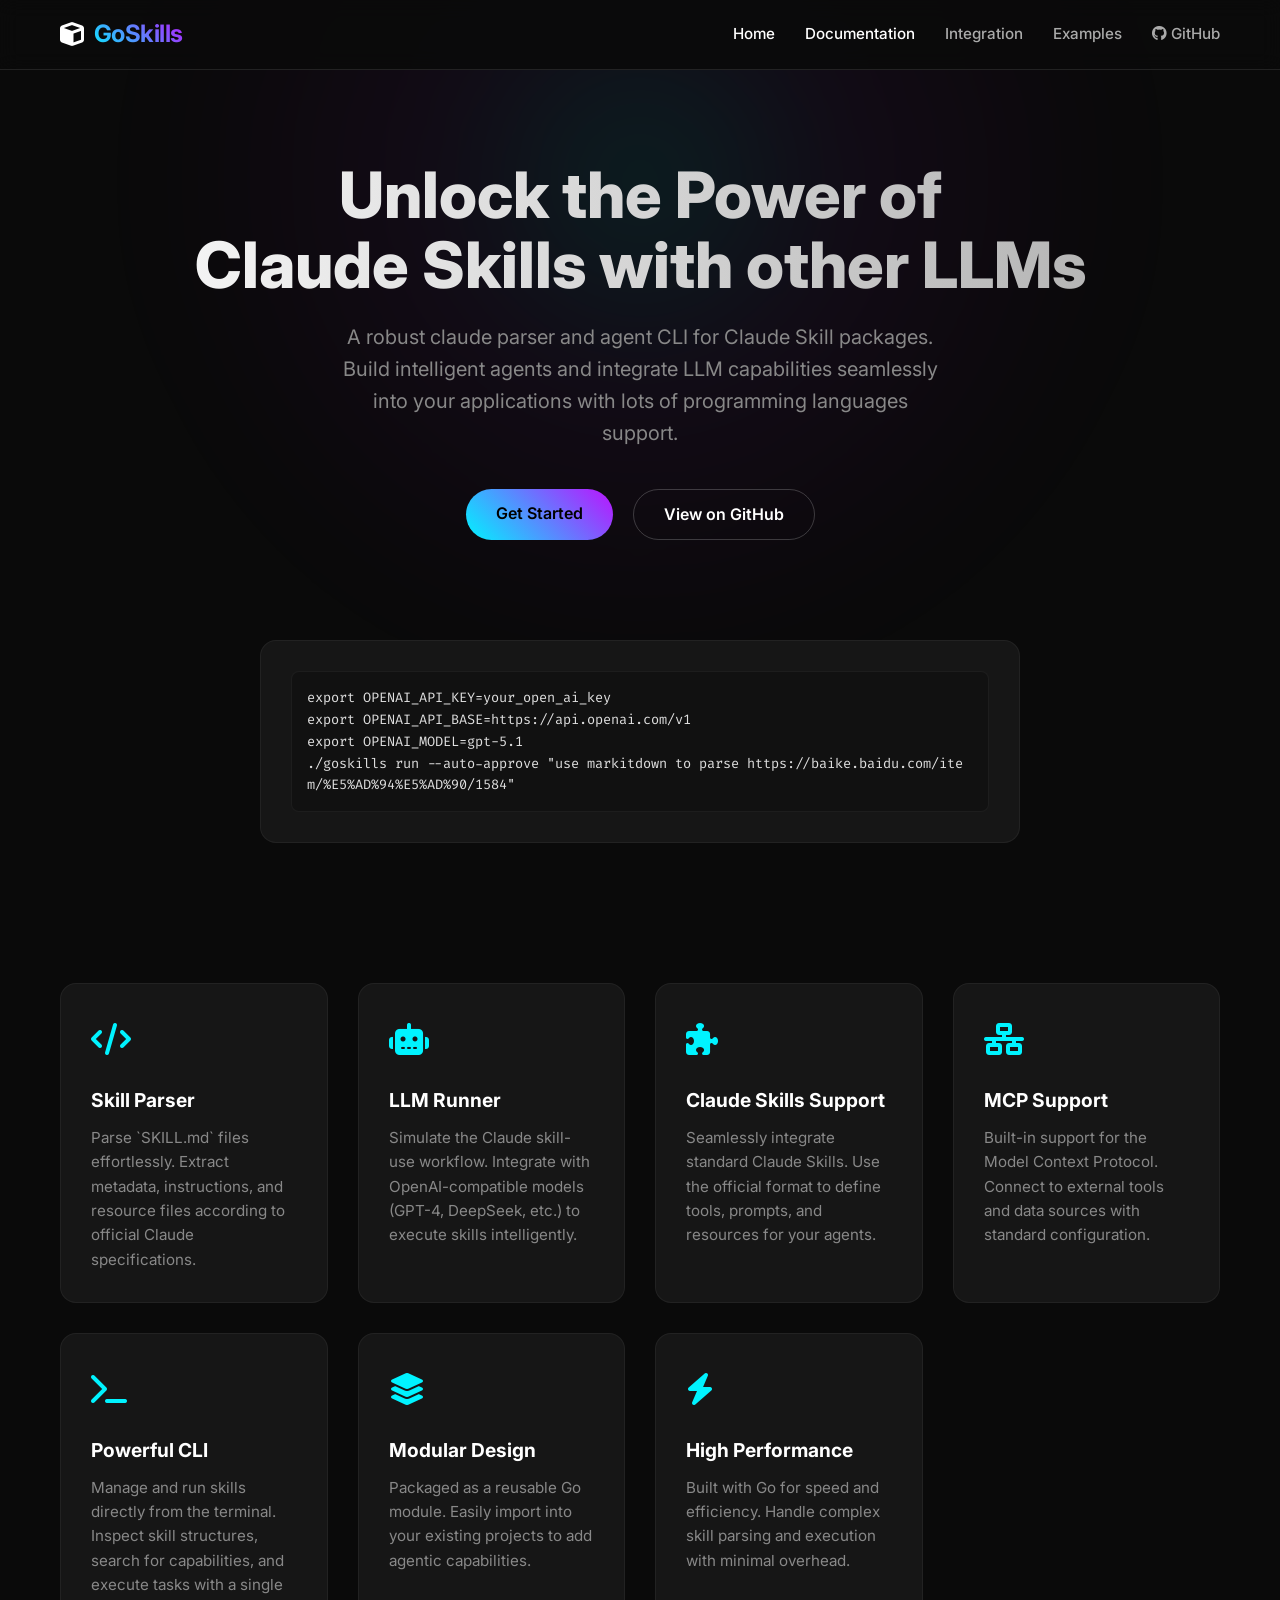
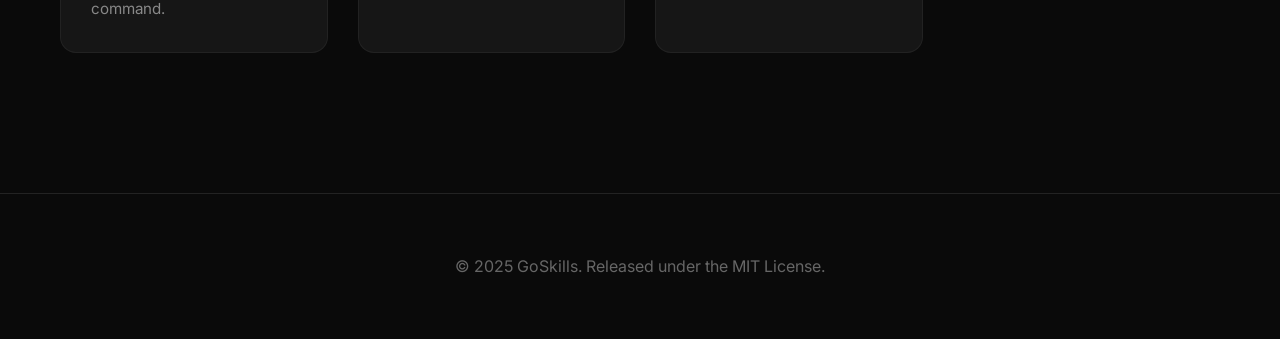
==== docs/index.html @ 1852054e "add website" ====
<!DOCTYPE html>
<html lang="en">

<head>
    <meta charset="UTF-8">
    <meta name="viewport" content="width=device-width, initial-scale=1.0">
    <title>GoSkills - Claude Skills Parser & Runner for Go</title>
    <meta name="description"
        content="A powerful Go package to parse and run Claude Skill packages. Integrate LLM capabilities into your Go applications with ease.">
    <link rel="stylesheet" href="css/style.css">
    <link rel="preconnect" href="https://fonts.googleapis.com">
    <link rel="preconnect" href="https://fonts.gstatic.com" crossorigin>
    <link href="https://fonts.googleapis.com/css2?family=Inter:wght@400;500;600;700;800&family=Fira+Code&display=swap"
        rel="stylesheet">
    <!-- Font Awesome for Icons -->
    <link rel="stylesheet" href="https://cdnjs.cloudflare.com/ajax/libs/font-awesome/6.4.0/css/all.min.css">
</head>

<body>
    <header>
        <div class="nav-container">
            <a href="index.html" class="logo">
                <i class="fa-solid fa-cube"></i>
                <span>GoSkills</span>
            </a>
            <nav class="nav-links">
                <a href="index.html" class="active">Home</a>
                <a href="documentation.html" class="active">Documentation</a>
                <a href="usage.html">Integration</a>
                <a href="examples.html">Examples</a>
                <a href="https://github.com/smallnest/goskills" target="_blank"><i class="fa-brands fa-github"></i>
                    GitHub</a>
            </nav>
        </div>
    </header>

    <main>
        <section class="hero">
            <h1>Unlock the Power of <br>Claude Skills with other LLMs</h1>
            <p>A robust claude parser and agent CLI for Claude Skill packages. Build intelligent agents and integrate
                LLM capabilities seamlessly into your applications with lots of programming languages support.</p>
            <div class="cta-buttons">
                <a href="documentation.html" class="btn btn-primary">Get Started</a>
                <a href="https://github.com/smallnest/goskills" target="_blank" class="btn btn-secondary">View on
                    GitHub</a>
            </div>
        </section>

        <div style="max-width: 800px; margin: 0 auto 60px; padding: 0 20px;">
            <div class="feature-card" style="text-align: left;">
                <pre
                    style="margin: 0;"><code>export OPENAI_API_KEY=your_open_ai_key
export OPENAI_API_BASE=https://api.openai.com/v1
export OPENAI_MODEL=gpt-5.1
./goskills run --auto-approve "use markitdown to parse https://baike.baidu.com/item/%E5%AD%94%E5%AD%90/1584"</code></pre>
            </div>
        </div>

        <section class="features">
            <div class="feature-card">
                <div class="feature-icon"><i class="fa-solid fa-code"></i></div>
                <h3>Skill Parser</h3>
                <p>Parse `SKILL.md` files effortlessly. Extract metadata, instructions, and resource files according to
                    official Claude specifications.</p>
            </div>
            <div class="feature-card">
                <div class="feature-icon"><i class="fa-solid fa-robot"></i></div>
                <h3>LLM Runner</h3>
                <p>Simulate the Claude skill-use workflow. Integrate with OpenAI-compatible models (GPT-4, DeepSeek,
                    etc.) to execute skills intelligently.</p>
            </div>
            <div class="feature-card">
                <div class="feature-icon"><i class="fa-solid fa-puzzle-piece"></i></div>
                <h3>Claude Skills Support</h3>
                <p>Seamlessly integrate standard Claude Skills. Use the official format to define tools, prompts, and
                    resources for your agents.</p>
            </div>
            <div class="feature-card">
                <div class="feature-icon"><i class="fa-solid fa-network-wired"></i></div>
                <h3>MCP Support</h3>
                <p>Built-in support for the Model Context Protocol. Connect to external tools and data sources with
                    standard configuration.</p>
            </div>
            <div class="feature-card">
                <div class="feature-icon"><i class="fa-solid fa-terminal"></i></div>
                <h3>Powerful CLI</h3>
                <p>Manage and run skills directly from the terminal. Inspect skill structures, search for capabilities,
                    and execute tasks with a single command.</p>
            </div>
            <div class="feature-card">
                <div class="feature-icon"><i class="fa-solid fa-layer-group"></i></div>
                <h3>Modular Design</h3>
                <p>Packaged as a reusable Go module. Easily import into your existing projects to add agentic
                    capabilities.</p>
            </div>
            <div class="feature-card">
                <div class="feature-icon"><i class="fa-solid fa-bolt"></i></div>
                <h3>High Performance</h3>
                <p>Built with Go for speed and efficiency. Handle complex skill parsing and execution with minimal
                    overhead.</p>
            </div>
        </section>
    </main>

    <footer>
        <p>&copy; 2025 GoSkills. Released under the MIT License.</p>
    </footer>

    <script src="js/main.js"></script>
</body>

</html>
---- docs/css/style.css ----
:root {
    --bg-color: #0a0a0a;
    --text-color: #e0e0e0;
    --primary-color: #00f3ff;
    --secondary-color: #bc13fe;
    --accent-color: #2d2d2d;
    --card-bg: rgba(255, 255, 255, 0.05);
    --font-main: 'Inter', -apple-system, BlinkMacSystemFont, "Segoe UI", Roboto, Helvetica, Arial, sans-serif;
    --max-width: 1200px;
    --header-height: 70px;
}

* {
    box-sizing: border-box;
    margin: 0;
    padding: 0;
}

body {
    background-color: var(--bg-color);
    color: var(--text-color);
    font-family: var(--font-main);
    line-height: 1.6;
    overflow-x: hidden;
}

a {
    color: var(--primary-color);
    text-decoration: none;
    transition: color 0.3s ease;
}

a:hover {
    color: var(--secondary-color);
}

/* Header */
header {
    background-color: rgba(10, 10, 10, 0.9);
    backdrop-filter: blur(10px);
    position: fixed;
    top: 0;
    width: 100%;
    height: var(--header-height);
    z-index: 1000;
    border-bottom: 1px solid rgba(255, 255, 255, 0.1);
}

.nav-container {
    max-width: var(--max-width);
    margin: 0 auto;
    display: flex;
    justify-content: space-between;
    align-items: center;
    height: 100%;
    padding: 0 20px;
}

.logo {
    font-size: 1.5rem;
    font-weight: 700;
    color: #fff;
    letter-spacing: -0.5px;
    display: flex;
    align-items: center;
    gap: 10px;
}

.logo span {
    background: linear-gradient(45deg, var(--primary-color), var(--secondary-color));
    -webkit-background-clip: text;
    background-clip: text;
    -webkit-text-fill-color: transparent;
}

.nav-links {
    display: flex;
    gap: 30px;
}

.nav-links a {
    color: #aaa;
    font-weight: 500;
    font-size: 0.95rem;
}

.nav-links a:hover,
.nav-links a.active {
    color: #fff;
}

/* Hero Section */
.hero {
    padding: 160px 20px 100px;
    text-align: center;
    position: relative;
    overflow: hidden;
}

.hero::before {
    content: '';
    position: absolute;
    top: -50%;
    left: 50%;
    transform: translateX(-50%);
    width: 1000px;
    height: 1000px;
    background: radial-gradient(circle, rgba(0, 243, 255, 0.1) 0%, rgba(188, 19, 254, 0.05) 30%, transparent 70%);
    z-index: -1;
    filter: blur(60px);
}

.hero h1 {
    font-size: 4rem;
    font-weight: 800;
    margin-bottom: 20px;
    line-height: 1.1;
    background: linear-gradient(to right, #fff, #aaa);
    -webkit-background-clip: text;
    background-clip: text;
    -webkit-text-fill-color: transparent;
}

.hero p {
    font-size: 1.25rem;
    color: #888;
    max-width: 600px;
    margin: 0 auto 40px;
}

.cta-buttons {
    display: flex;
    justify-content: center;
    gap: 20px;
}

.btn {
    padding: 12px 30px;
    border-radius: 30px;
    font-weight: 600;
    transition: transform 0.2s ease, box-shadow 0.2s ease;
}

.btn-primary {
    background: linear-gradient(45deg, var(--primary-color), var(--secondary-color));
    color: #000;
    border: none;
}

.btn-primary:hover {
    transform: translateY(-2px);
    box-shadow: 0 10px 20px rgba(0, 243, 255, 0.2);
    color: #000;
}

.btn-secondary {
    background: transparent;
    border: 1px solid rgba(255, 255, 255, 0.2);
    color: #fff;
}

.btn-secondary:hover {
    background: rgba(255, 255, 255, 0.1);
    color: #fff;
}

/* Features Grid */
.features {
    max-width: var(--max-width);
    margin: 0 auto;
    padding: 80px 20px;
    display: grid;
    grid-template-columns: repeat(auto-fit, minmax(250px, 1fr));
    gap: 30px;
}

.feature-card {
    background: var(--card-bg);
    border: 1px solid rgba(255, 255, 255, 0.05);
    padding: 30px;
    border-radius: 16px;
    transition: transform 0.3s ease, border-color 0.3s ease;
}

.feature-card:hover {
    transform: translateY(-5px);
    border-color: rgba(255, 255, 255, 0.2);
}

.feature-icon {
    font-size: 2rem;
    margin-bottom: 20px;
    color: var(--primary-color);
}

.feature-card h3 {
    margin-bottom: 10px;
    font-size: 1.2rem;
    color: #fff;
}

.feature-card p {
    color: #888;
    font-size: 0.95rem;
}

.feature-card pre {
    background: #111;
    padding: 15px;
    border-radius: 8px;
    border: 1px solid rgba(255, 255, 255, 0.05);
    white-space: pre-wrap;
    word-wrap: break-word;
    overflow-wrap: break-word;
    word-break: break-all;
    max-width: 100%;
    font-size: 0.85rem;
    margin-top: 10px;
    color: #e0e0e0;
    font-family: 'Fira Code', monospace;
}

.feature-card code {
    font-family: 'Fira Code', monospace;
    color: var(--primary-color);
    background: rgba(255, 255, 255, 0.1);
    padding: 2px 6px;
    border-radius: 4px;
    font-size: 0.9em;
}

.feature-card pre code {
    background: transparent;
    padding: 0;
    color: #e0e0e0;
    font-size: inherit;
}

/* Documentation Layout */
.docs-container {
    max-width: var(--max-width);
    margin: 0 auto;
    padding: 100px 20px 60px;
    display: flex;
    gap: 40px;
}

.docs-sidebar {
    width: 250px;
    flex-shrink: 0;
    position: sticky;
    top: 100px;
    height: calc(100vh - 120px);
    overflow-y: auto;
    border-right: 1px solid rgba(255, 255, 255, 0.1);
    padding-right: 20px;
}

.docs-sidebar ul {
    list-style: none;
}

.docs-sidebar li {
    margin-bottom: 10px;
}

.docs-sidebar a {
    color: #888;
    display: block;
    padding: 5px 0;
}

.docs-sidebar a:hover,
.docs-sidebar a.active {
    color: var(--primary-color);
    padding-left: 5px;
}

.docs-content {
    flex-grow: 1;
    min-width: 0;
    /* Prevent overflow */
}

.docs-content h1 {
    font-size: 2.5rem;
    margin-bottom: 30px;
    color: #fff;
}

.docs-content h2 {
    font-size: 1.8rem;
    margin: 40px 0 20px;
    color: #fff;
    border-bottom: 1px solid rgba(255, 255, 255, 0.1);
    padding-bottom: 10px;
}

.docs-content h3 {
    font-size: 1.4rem;
    margin: 30px 0 15px;
    color: #e0e0e0;
}

.docs-content p {
    margin-bottom: 20px;
    color: #ccc;
}

.docs-content code {
    background: rgba(255, 255, 255, 0.1);
    padding: 2px 6px;
    border-radius: 4px;
    font-family: 'Fira Code', monospace;
    font-size: 0.9em;
    color: var(--primary-color);
}

.docs-content pre {
    background: #111;
    padding: 20px;
    border-radius: 8px;
    overflow-x: auto;
    margin-bottom: 20px;
    border: 1px solid rgba(255, 255, 255, 0.05);
}

.docs-content pre code {
    background: transparent;
    padding: 0;
    color: #e0e0e0;
}

/* Footer */
footer {
    border-top: 1px solid rgba(255, 255, 255, 0.1);
    padding: 60px 20px;
    text-align: center;
    color: #666;
    margin-top: 60px;
}

/* Mobile Responsive */
@media (max-width: 768px) {
    .hero h1 {
        font-size: 2.5rem;
    }

    .nav-links {
        display: none;
        /* Simple hide for now, can add toggle later */
    }

    .docs-container {
        flex-direction: column;
    }

    .docs-sidebar {
        width: 100%;
        height: auto;
        position: static;
        border-right: none;
        border-bottom: 1px solid rgba(255, 255, 255, 0.1);
        padding-bottom: 20px;
        margin-bottom: 30px;
    }
}
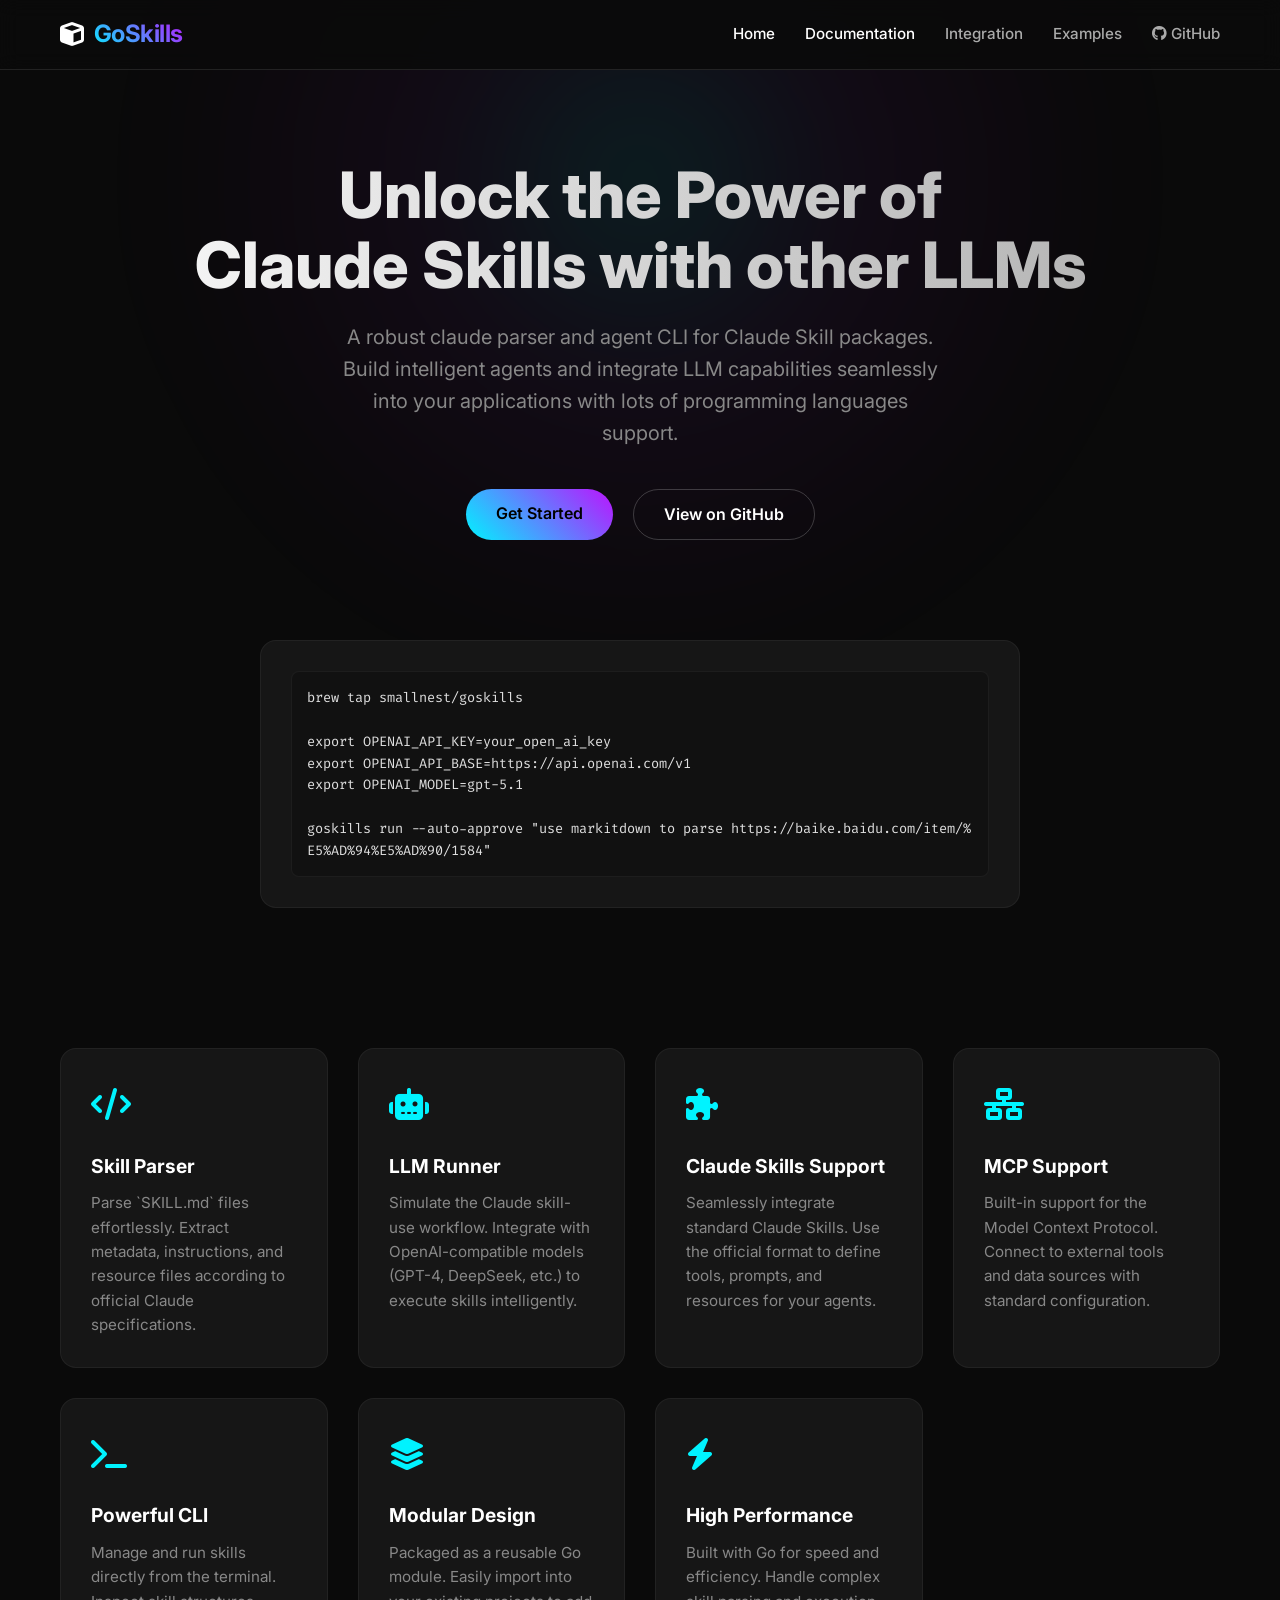
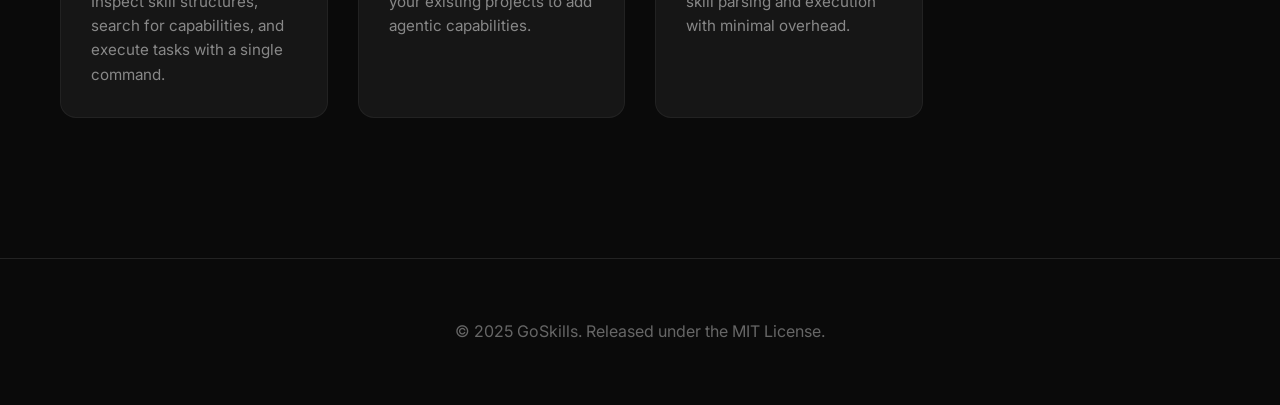
==== commit 651761f4: "update website" ====
--- a/docs/index.html
+++ b/docs/index.html
@@ -48,11 +48,13 @@
 
         <div style="max-width: 800px; margin: 0 auto 60px; padding: 0 20px;">
             <div class="feature-card" style="text-align: left;">
-                <pre
-                    style="margin: 0;"><code>export OPENAI_API_KEY=your_open_ai_key
+                <pre style="margin: 0;"><code>brew tap smallnest/goskills
+
+export OPENAI_API_KEY=your_open_ai_key
 export OPENAI_API_BASE=https://api.openai.com/v1
 export OPENAI_MODEL=gpt-5.1
-./goskills run --auto-approve "use markitdown to parse https://baike.baidu.com/item/%E5%AD%94%E5%AD%90/1584"</code></pre>
+
+goskills run --auto-approve "use markitdown to parse https://baike.baidu.com/item/%E5%AD%94%E5%AD%90/1584"</code></pre>
             </div>
         </div>
 
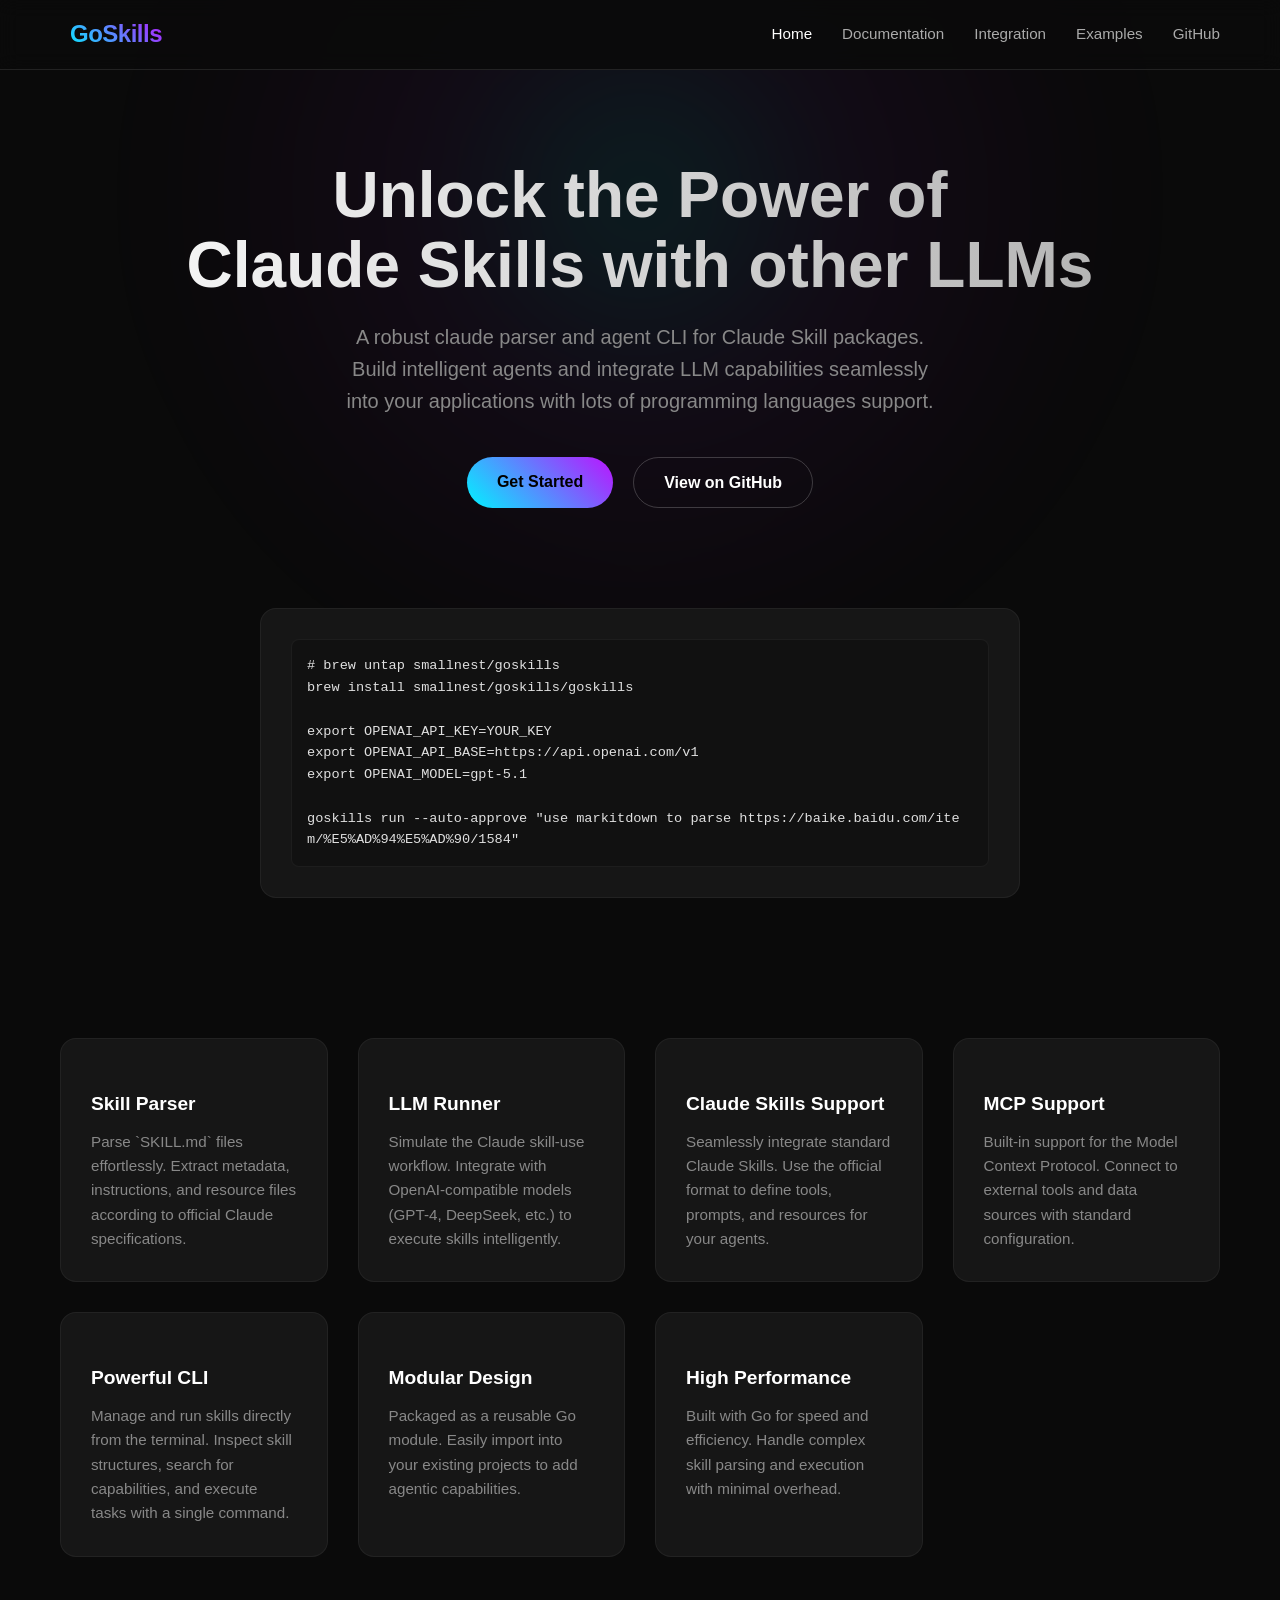
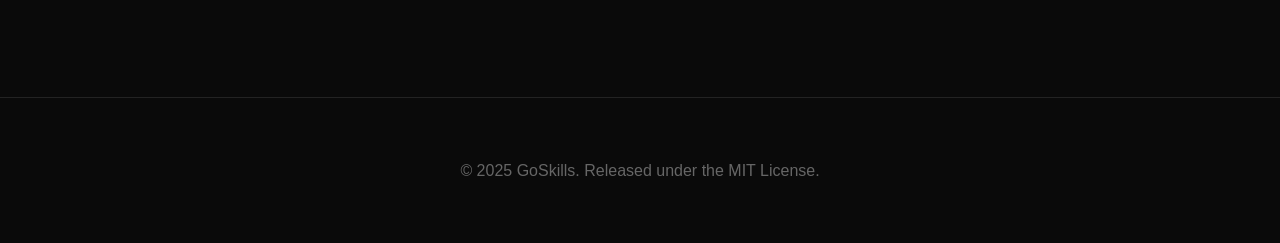
==== commit 4288b8d9: "update website" ====
--- a/docs/index.html
+++ b/docs/index.html
@@ -8,12 +8,11 @@
     <meta name="description"
         content="A powerful Go package to parse and run Claude Skill packages. Integrate LLM capabilities into your Go applications with ease.">
     <link rel="stylesheet" href="css/style.css">
-    <link rel="preconnect" href="https://fonts.googleapis.com">
-    <link rel="preconnect" href="https://fonts.gstatic.com" crossorigin>
-    <link href="https://fonts.googleapis.com/css2?family=Inter:wght@400;500;600;700;800&family=Fira+Code&display=swap"
+    <link rel="preconnect" href="https://fonts.gstatic.cn">
+    <link href="https://fonts.googleapis.cn/css2?family=Inter:wght@400;500;600;700;800&family=Fira+Code&display=swap"
         rel="stylesheet">
     <!-- Font Awesome for Icons -->
-    <link rel="stylesheet" href="https://cdnjs.cloudflare.com/ajax/libs/font-awesome/6.4.0/css/all.min.css">
+    <link rel="stylesheet" href="https://cdn.bootcdn.net/ajax/libs/font-awesome/7.0.1/css/all.min.css">
 </head>
 
 <body>
@@ -23,9 +22,12 @@
                 <i class="fa-solid fa-cube"></i>
                 <span>GoSkills</span>
             </a>
+            <div class="menu-toggle">
+                <i class="fa-solid fa-bars"></i>
+            </div>
             <nav class="nav-links">
                 <a href="index.html" class="active">Home</a>
-                <a href="documentation.html" class="active">Documentation</a>
+                <a href="documentation.html">Documentation</a>
                 <a href="usage.html">Integration</a>
                 <a href="examples.html">Examples</a>
                 <a href="https://github.com/smallnest/goskills" target="_blank"><i class="fa-brands fa-github"></i>
@@ -48,9 +50,10 @@
 
         <div style="max-width: 800px; margin: 0 auto 60px; padding: 0 20px;">
             <div class="feature-card" style="text-align: left;">
-                <pre style="margin: 0;"><code>brew tap smallnest/goskills
+                <pre style="margin: 0;"><code># brew untap smallnest/goskills
+brew install smallnest/goskills/goskills
 
-export OPENAI_API_KEY=your_open_ai_key
+export OPENAI_API_KEY=YOUR_KEY
 export OPENAI_API_BASE=https://api.openai.com/v1
 export OPENAI_MODEL=gpt-5.1
 
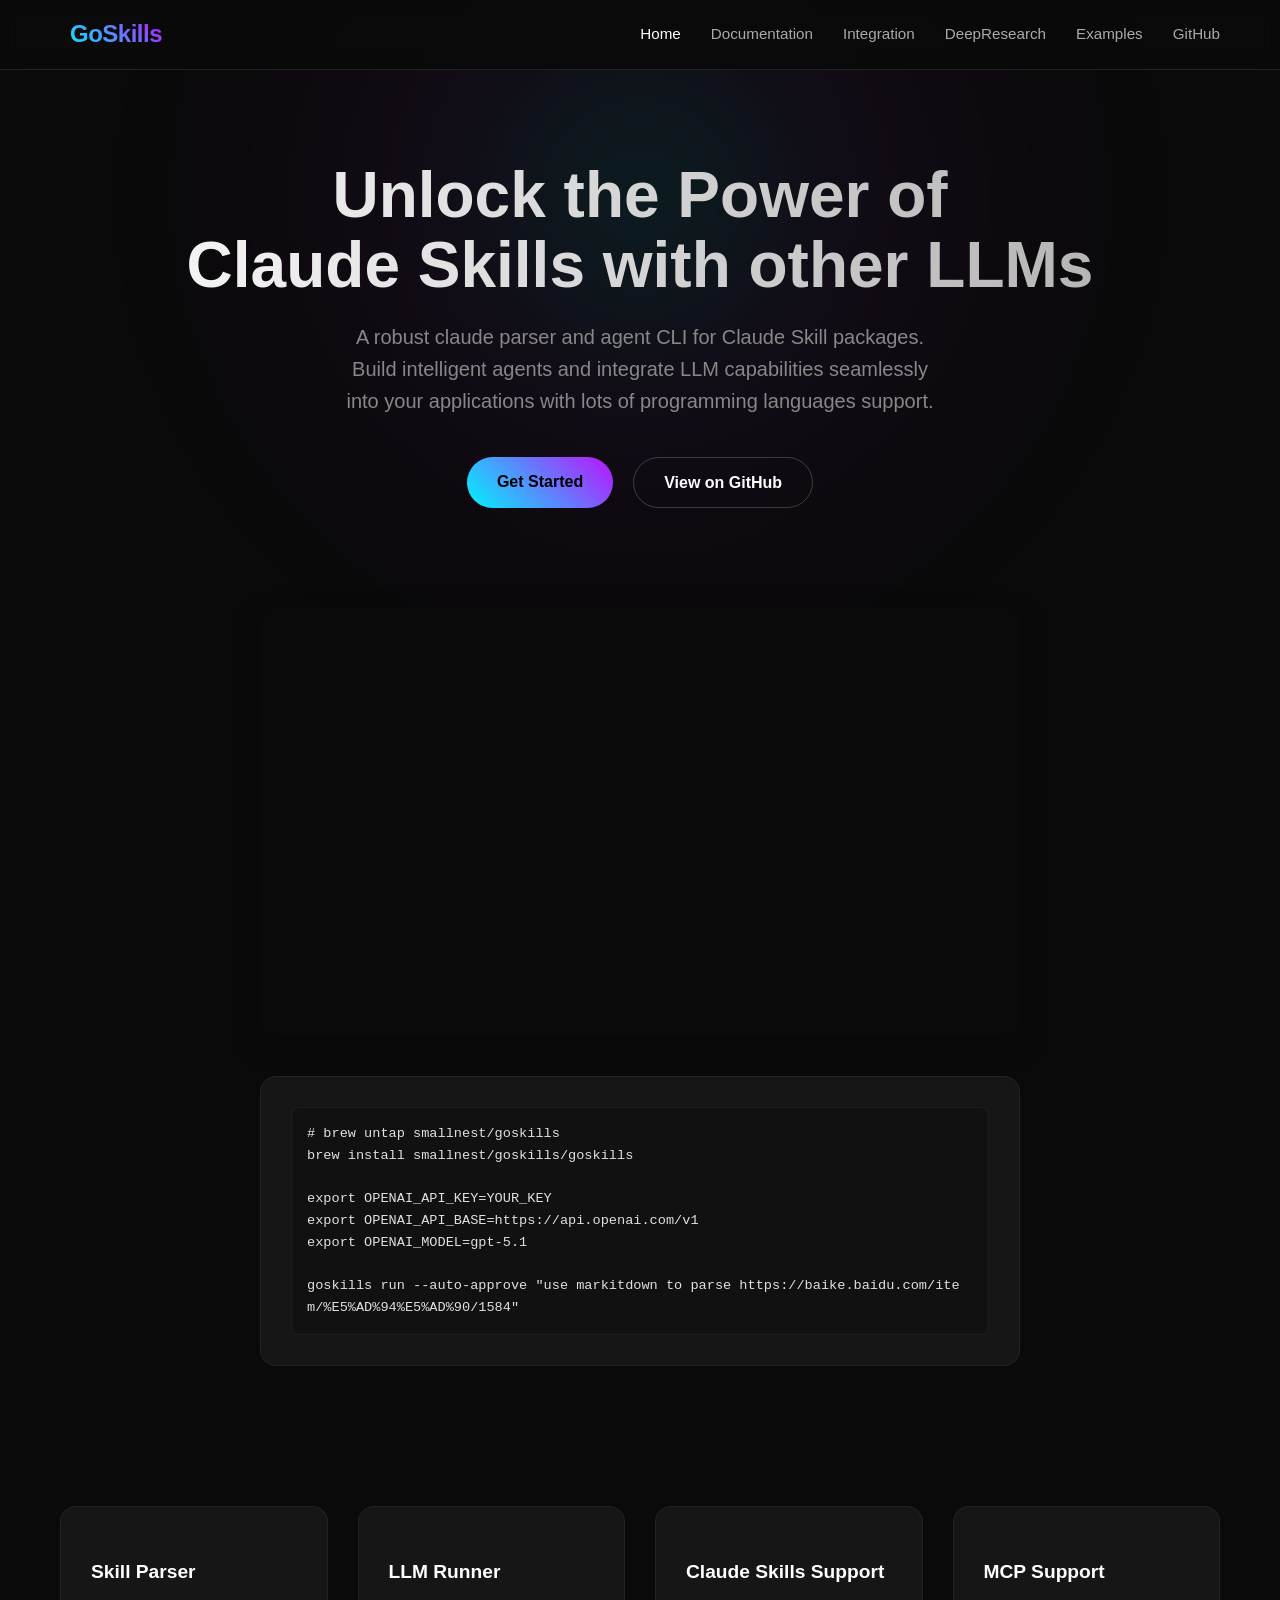
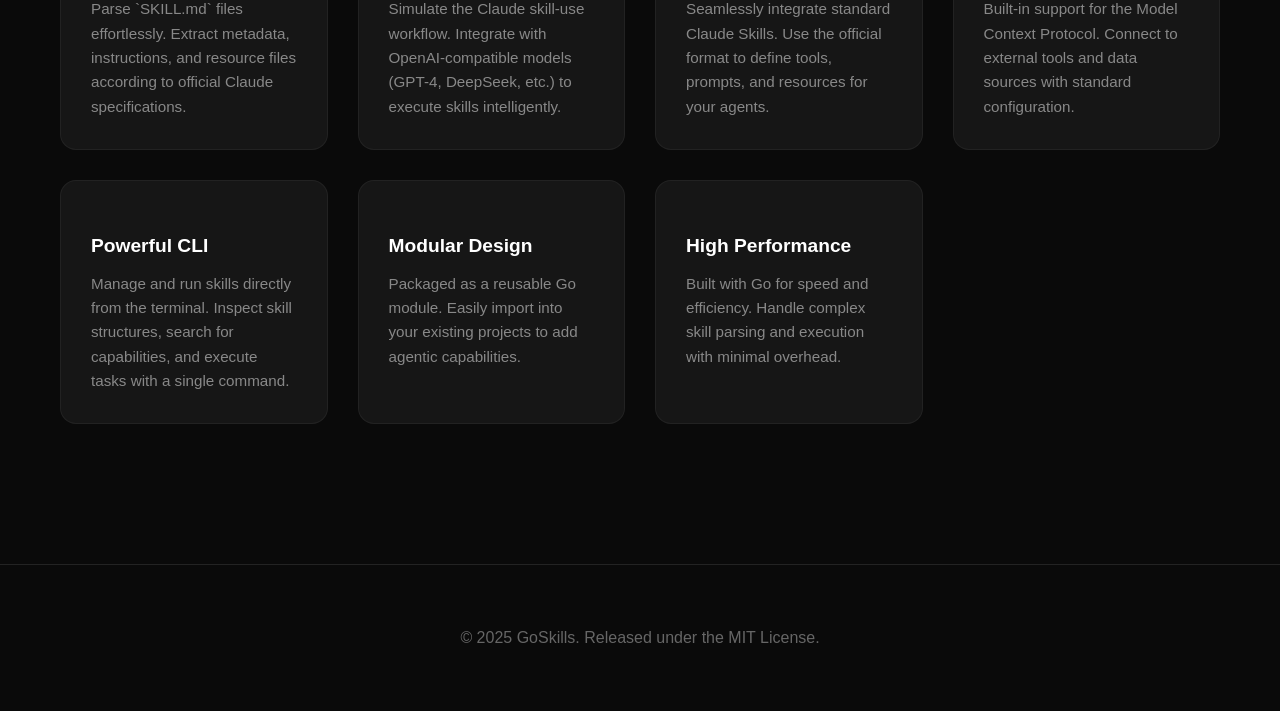
==== commit 336692fa: "update readme" ====
--- a/docs/index.html
+++ b/docs/index.html
@@ -29,6 +29,7 @@
                 <a href="index.html" class="active">Home</a>
                 <a href="documentation.html">Documentation</a>
                 <a href="usage.html">Integration</a>
+                <a href="agent.html">DeepResearch</a>
                 <a href="examples.html">Examples</a>
                 <a href="https://github.com/smallnest/goskills" target="_blank"><i class="fa-brands fa-github"></i>
                     GitHub</a>
@@ -47,6 +48,17 @@
                     GitHub</a>
             </div>
         </section>
+
+        <div style="max-width: 800px; margin: 0 auto 40px; padding: 0 20px; text-align: center;">
+            <div
+                style="position: relative; padding-bottom: 56.25%; height: 0; overflow: hidden; border-radius: 12px; box-shadow: 0 10px 30px rgba(0,0,0,0.15);">
+                <iframe src="https://www.youtube.com/embed/Lod9DnAfd9c"
+                    style="position: absolute; top: 0; left: 0; width: 100%; height: 100%; border: 0;"
+                    allow="accelerometer; autoplay; clipboard-write; encrypted-media; gyroscope; picture-in-picture"
+                    allowfullscreen>
+                </iframe>
+            </div>
+        </div>
 
         <div style="max-width: 800px; margin: 0 auto 60px; padding: 0 20px;">
             <div class="feature-card" style="text-align: left;">
